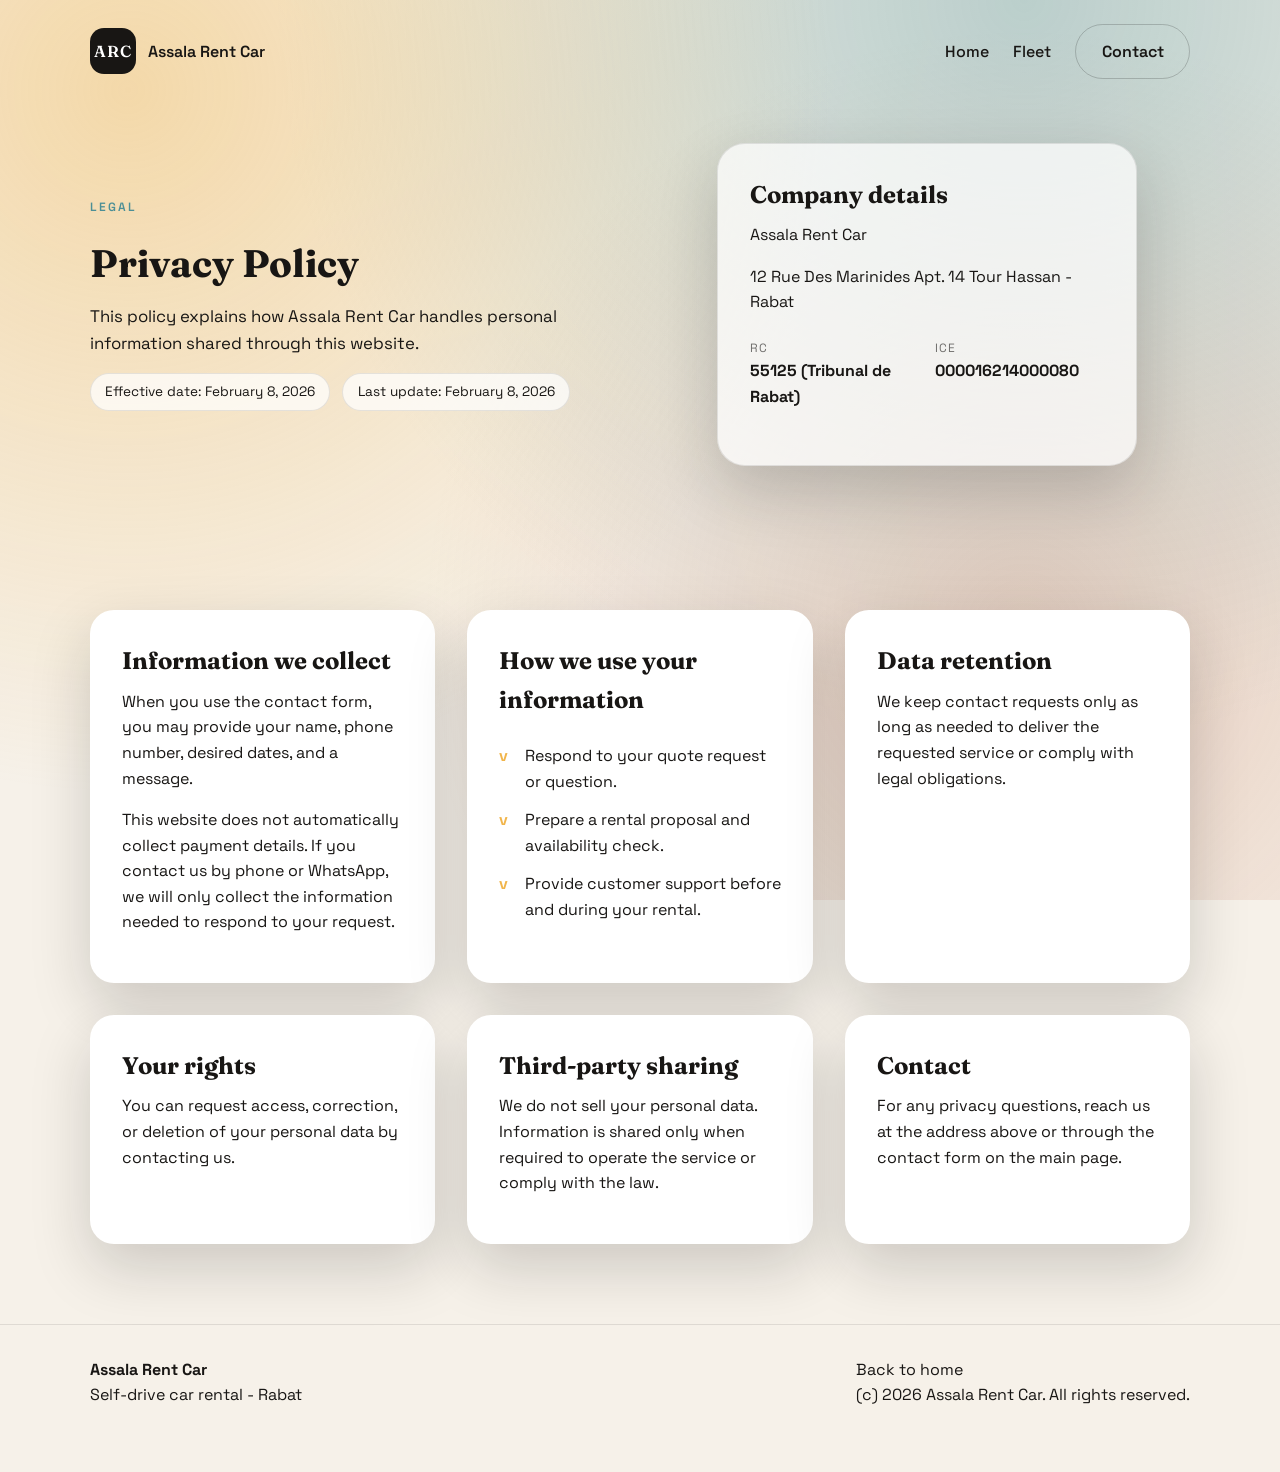
==== privacy.html @ e73eb21a "Add files via upload" ====
﻿<!doctype html>
<html lang="en">
<head>
  <meta charset="utf-8" />
  <meta name="viewport" content="width=device-width, initial-scale=1" />
  <title>Privacy Policy | Assala Rent Car</title>
  <meta name="description" content="Privacy policy for Assala Rent Car." />
  <link rel="preconnect" href="https://fonts.googleapis.com">
  <link rel="preconnect" href="https://fonts.gstatic.com" crossorigin>
  <link href="https://fonts.googleapis.com/css2?family=Fraunces:wght@300;500;700&family=Space+Grotesk:wght@400;500;600;700&display=swap" rel="stylesheet">
  <link rel="stylesheet" href="styles.css" />
</head>
<body>
  <div class="bg-aurora" aria-hidden="true"></div>

  <header class="site-header">
    <nav class="nav">
      <div class="logo">
        <span class="logo-mark">ARC</span>
        <span class="logo-text">Assala Rent Car</span>
      </div>
      <div class="nav-links">
        <a href="index.html">Home</a>
        <a href="index.html#fleet">Fleet</a>
        <a href="index.html#contact" class="btn btn-outline">Contact</a>
      </div>
    </nav>
  </header>

  <main>
    <section class="hero">
      <div class="hero-content">
        <p class="eyebrow">Legal</p>
        <h1>Privacy Policy</h1>
        <p class="lead">This policy explains how Assala Rent Car handles personal information shared through this website.</p>
        <div class="hero-badges">
          <span class="badge">Effective date: February 8, 2026</span>
          <span class="badge">Last update: February 8, 2026</span>
        </div>
      </div>
      <div class="hero-card">
        <div class="hero-card-inner">
          <h2>Company details</h2>
          <p>Assala Rent Car</p>
          <p>12 Rue Des Marinides Apt. 14 Tour Hassan - Rabat</p>
          <div class="hero-meta">
            <div>
              <span>RC</span>
              <strong>55125 (Tribunal de Rabat)</strong>
            </div>
            <div>
              <span>ICE</span>
              <strong>000016214000080</strong>
            </div>
          </div>
        </div>
      </div>
    </section>

    <section class="about">
      <div class="about-card">
        <h2>Information we collect</h2>
        <p>When you use the contact form, you may provide your name, phone number, desired dates, and a message.</p>
        <p>This website does not automatically collect payment details. If you contact us by phone or WhatsApp, we will only collect the information needed to respond to your request.</p>
      </div>
      <div class="about-card">
        <h2>How we use your information</h2>
        <ul class="checklist">
          <li>Respond to your quote request or question.</li>
          <li>Prepare a rental proposal and availability check.</li>
          <li>Provide customer support before and during your rental.</li>
        </ul>
      </div>
      <div class="about-card">
        <h2>Data retention</h2>
        <p>We keep contact requests only as long as needed to deliver the requested service or comply with legal obligations.</p>
      </div>
      <div class="about-card">
        <h2>Your rights</h2>
        <p>You can request access, correction, or deletion of your personal data by contacting us.</p>
      </div>
      <div class="about-card">
        <h2>Third-party sharing</h2>
        <p>We do not sell your personal data. Information is shared only when required to operate the service or comply with the law.</p>
      </div>
      <div class="about-card">
        <h2>Contact</h2>
        <p>For any privacy questions, reach us at the address above or through the contact form on the main page.</p>
      </div>
    </section>
  </main>

  <footer class="site-footer">
    <div>
      <strong>Assala Rent Car</strong>
      <p>Self-drive car rental - Rabat</p>
    </div>
    <div>
      <a href="index.html">Back to home</a>
      <p>(c) 2026 Assala Rent Car. All rights reserved.</p>
    </div>
  </footer>
</body>
</html>
---- styles.css ----
﻿:root {
  --sand: #f6f1e9;
  --night: #181614;
  --coal: #2c2926;
  --clay: #c67b5c;
  --sun: #f1b54b;
  --sea: #4c8f96;
  --white: #ffffff;
  --glass: rgba(255, 255, 255, 0.72);
  --shadow: 0 24px 60px rgba(24, 22, 20, 0.18);
}

* {
  box-sizing: border-box;
}

body {
  margin: 0;
  font-family: "Space Grotesk", sans-serif;
  color: var(--night);
  background: var(--sand);
  line-height: 1.6;
}

h1, h2, h3 {
  font-family: "Fraunces", serif;
  margin: 0 0 0.5rem;
}

p {
  margin: 0 0 1rem;
}

a {
  text-decoration: none;
  color: inherit;
}

.bg-aurora {
  position: fixed;
  inset: 0;
  background: radial-gradient(circle at 10% 10%, rgba(241, 181, 75, 0.4), transparent 50%),
    radial-gradient(circle at 80% 0%, rgba(76, 143, 150, 0.35), transparent 55%),
    radial-gradient(circle at 80% 70%, rgba(198, 123, 92, 0.3), transparent 50%);
  z-index: -1;
}

.site-header {
  padding: 1.5rem 7vw 0;
}

.nav {
  display: flex;
  align-items: center;
  justify-content: space-between;
  gap: 2rem;
}

.logo {
  display: flex;
  align-items: center;
  gap: 0.75rem;
  font-weight: 600;
}

.logo-mark {
  display: grid;
  place-items: center;
  width: 46px;
  height: 46px;
  border-radius: 14px;
  background: var(--night);
  color: var(--white);
  font-family: "Fraunces", serif;
  letter-spacing: 1px;
}

.nav-links {
  display: flex;
  align-items: center;
  gap: 1.5rem;
  font-weight: 500;
}

.btn {
  display: inline-flex;
  align-items: center;
  justify-content: center;
  padding: 0.85rem 1.6rem;
  border-radius: 999px;
  background: var(--night);
  color: var(--white);
  font-weight: 600;
  border: 1px solid transparent;
  transition: transform 0.2s ease, box-shadow 0.2s ease;
}

.btn:hover {
  transform: translateY(-2px);
  box-shadow: 0 12px 30px rgba(24, 22, 20, 0.2);
}

.btn-outline {
  background: transparent;
  color: var(--night);
  border-color: rgba(24, 22, 20, 0.2);
}

.btn-ghost {
  background: rgba(24, 22, 20, 0.08);
  color: var(--night);
}

.btn-dark {
  background: var(--coal);
}

main {
  padding: 1rem 7vw 5rem;
}

.hero {
  display: grid;
  grid-template-columns: repeat(auto-fit, minmax(280px, 1fr));
  gap: 3rem;
  padding: 3rem 0 4rem;
  align-items: center;
}

.hero-content {
  max-width: 560px;
  animation: fadeUp 0.8s ease both;
}

.eyebrow {
  text-transform: uppercase;
  letter-spacing: 2px;
  font-size: 0.75rem;
  font-weight: 600;
  color: var(--sea);
}

.hero h1 {
  font-size: clamp(2.4rem, 3vw, 3.4rem);
}

.lead {
  font-size: 1.05rem;
}

.hero-actions {
  display: flex;
  flex-wrap: wrap;
  gap: 1rem;
  margin: 1.5rem 0 1rem;
}

.hero-badges {
  display: flex;
  flex-wrap: wrap;
  gap: 0.75rem;
}

.badge {
  background: var(--glass);
  border: 1px solid rgba(24, 22, 20, 0.1);
  padding: 0.45rem 0.9rem;
  border-radius: 999px;
  font-size: 0.85rem;
}

.hero-card {
  display: grid;
  place-items: center;
  animation: fadeUp 0.9s ease both;
  animation-delay: 0.1s;
}

.hero-card-inner {
  width: min(100%, 420px);
  background: var(--glass);
  border-radius: 28px;
  padding: 2rem;
  box-shadow: var(--shadow);
  border: 1px solid rgba(24, 22, 20, 0.1);
  backdrop-filter: blur(10px);
}

.hero-meta {
  display: grid;
  grid-template-columns: repeat(auto-fit, minmax(140px, 1fr));
  gap: 1rem;
  margin: 1.5rem 0;
}

.hero-meta span {
  display: block;
  font-size: 0.75rem;
  text-transform: uppercase;
  letter-spacing: 1px;
  color: rgba(24, 22, 20, 0.6);
}

.hero-card-footer {
  padding-top: 1rem;
  border-top: 1px dashed rgba(24, 22, 20, 0.2);
}

.section-title {
  display: flex;
  justify-content: space-between;
  align-items: flex-end;
  flex-wrap: wrap;
  gap: 1rem;
  margin-bottom: 1.5rem;
}

.section-title h2 {
  font-size: clamp(1.8rem, 2.4vw, 2.4rem);
}

.fleet {
  margin-top: 2rem;
}

.filters {
  display: flex;
  flex-wrap: wrap;
  gap: 0.75rem;
  margin-bottom: 2rem;
}

.chip {
  border: 1px solid rgba(24, 22, 20, 0.2);
  background: transparent;
  padding: 0.55rem 1.2rem;
  border-radius: 999px;
  font-weight: 600;
  cursor: pointer;
  transition: all 0.2s ease;
}

.chip.is-active,
.chip:hover {
  background: var(--night);
  color: var(--white);
  border-color: var(--night);
}

.fleet-grid {
  display: grid;
  grid-template-columns: repeat(auto-fit, minmax(260px, 1fr));
  gap: 1.5rem;
}

.car-card {
  background: var(--white);
  border-radius: 22px;
  padding: 1.4rem;
  border: 1px solid rgba(24, 22, 20, 0.08);
  box-shadow: 0 12px 35px rgba(24, 22, 20, 0.08);
  display: flex;
  flex-direction: column;
  gap: 0.75rem;
  animation: fadeUp 0.6s ease both;
  animation-delay: var(--delay, 0s);
}

.car-card h3 {
  margin-bottom: 0.2rem;
}

.car-meta {
  display: grid;
  grid-template-columns: repeat(2, minmax(0, 1fr));
  gap: 0.4rem 1rem;
  font-size: 0.9rem;
  color: rgba(24, 22, 20, 0.75);
}

.car-price {
  display: flex;
  justify-content: space-between;
  align-items: center;
  font-weight: 600;
  font-size: 1.05rem;
}

.price-tag {
  background: rgba(241, 181, 75, 0.28);
  padding: 0.35rem 0.8rem;
  border-radius: 999px;
}

.car-pill {
  font-size: 0.75rem;
  text-transform: uppercase;
  letter-spacing: 1px;
  color: var(--sea);
  font-weight: 600;
}

.services {
  margin-top: 5rem;
}

.service-grid {
  display: grid;
  grid-template-columns: repeat(auto-fit, minmax(220px, 1fr));
  gap: 1.5rem;
}

.service-grid article {
  background: var(--glass);
  padding: 1.5rem;
  border-radius: 20px;
  border: 1px solid rgba(24, 22, 20, 0.1);
  box-shadow: var(--shadow);
}

.about {
  margin-top: 5rem;
  display: grid;
  grid-template-columns: repeat(auto-fit, minmax(260px, 1fr));
  gap: 2rem;
}

.about-card {
  background: var(--white);
  border-radius: 24px;
  padding: 2rem;
  box-shadow: var(--shadow);
}

.about-meta {
  display: grid;
  grid-template-columns: repeat(auto-fit, minmax(150px, 1fr));
  gap: 1rem;
  margin-top: 1.5rem;
}

.about-panel {
  background: var(--night);
  color: var(--white);
  border-radius: 24px;
  padding: 2rem;
}

.checklist {
  list-style: none;
  padding: 0;
  margin: 1.5rem 0 0;
  display: grid;
  gap: 0.8rem;
}

.checklist li {
  position: relative;
  padding-left: 1.6rem;
}

.checklist li::before {
  content: "v";
  position: absolute;
  left: 0;
  color: var(--sun);
  font-weight: 700;
}

.cta {
  margin: 5rem 0;
  padding: 2.5rem;
  border-radius: 30px;
  background: linear-gradient(120deg, rgba(198, 123, 92, 0.9), rgba(241, 181, 75, 0.9));
  color: var(--white);
  display: flex;
  flex-wrap: wrap;
  justify-content: space-between;
  align-items: center;
  gap: 1.5rem;
}

.contact-grid {
  display: grid;
  grid-template-columns: repeat(auto-fit, minmax(260px, 1fr));
  gap: 2rem;
}

.contact-form {
  display: grid;
  gap: 1rem;
  background: var(--white);
  padding: 1.8rem;
  border-radius: 24px;
  box-shadow: var(--shadow);
}

.contact-form label {
  display: grid;
  gap: 0.5rem;
  font-weight: 600;
}

input, textarea {
  border-radius: 14px;
  border: 1px solid rgba(24, 22, 20, 0.2);
  padding: 0.8rem 1rem;
  font-family: inherit;
  font-size: 0.95rem;
}

.contact-card {
  background: var(--glass);
  padding: 2rem;
  border-radius: 24px;
  border: 1px solid rgba(24, 22, 20, 0.1);
  box-shadow: var(--shadow);
}

.contact-meta {
  display: grid;
  gap: 0.6rem;
  margin: 1.5rem 0;
}

.muted {
  color: rgba(24, 22, 20, 0.6);
}

.site-footer {
  padding: 2rem 7vw 3rem;
  display: flex;
  justify-content: space-between;
  flex-wrap: wrap;
  gap: 1rem;
  border-top: 1px solid rgba(24, 22, 20, 0.1);
}

@keyframes fadeUp {
  from {
    opacity: 0;
    transform: translateY(20px);
  }
  to {
    opacity: 1;
    transform: translateY(0);
  }
}

@media (max-width: 900px) {
  .nav {
    flex-direction: column;
    align-items: flex-start;
  }

  .nav-links {
    flex-wrap: wrap;
  }
}

@media (max-width: 700px) {
  main {
    padding: 1rem 5vw 4rem;
  }

  .hero {
    padding-top: 2rem;
  }

  .cta {
    text-align: center;
  }

  .cta a {
    width: 100%;
  }
}
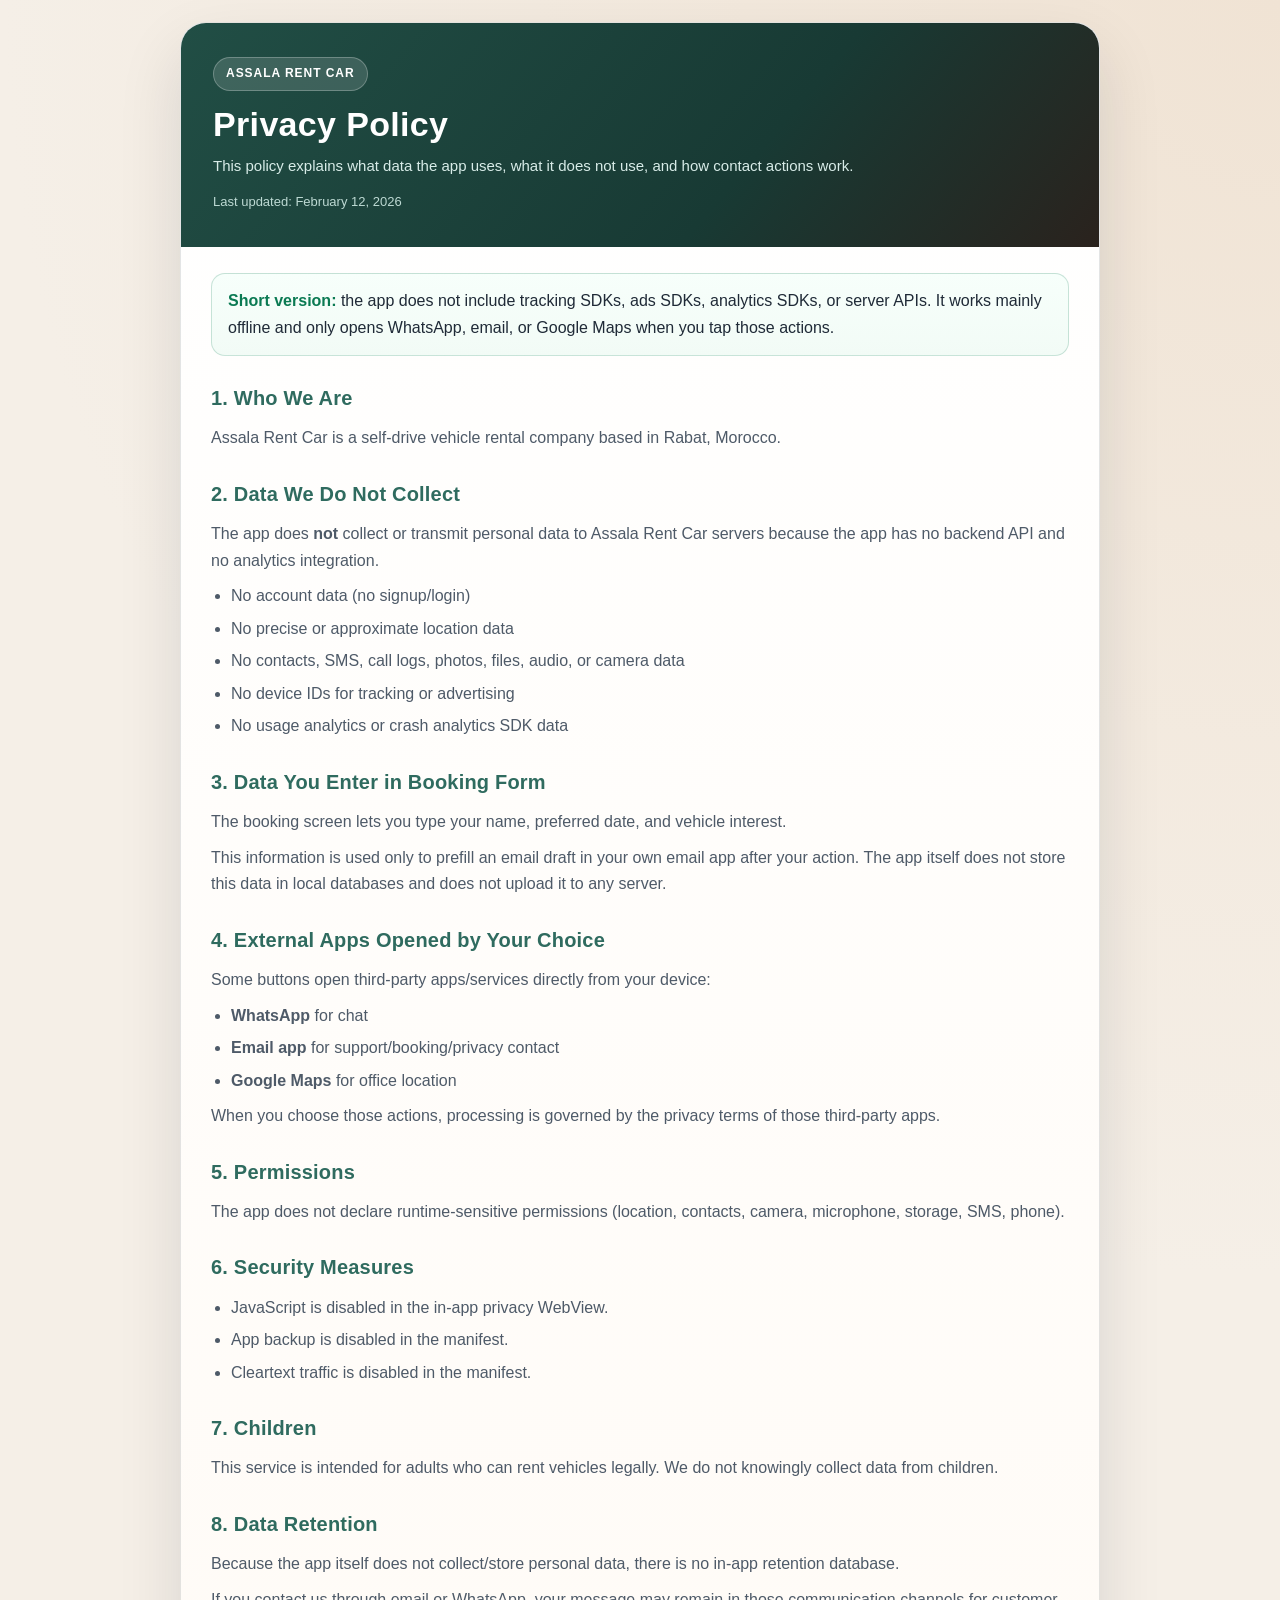
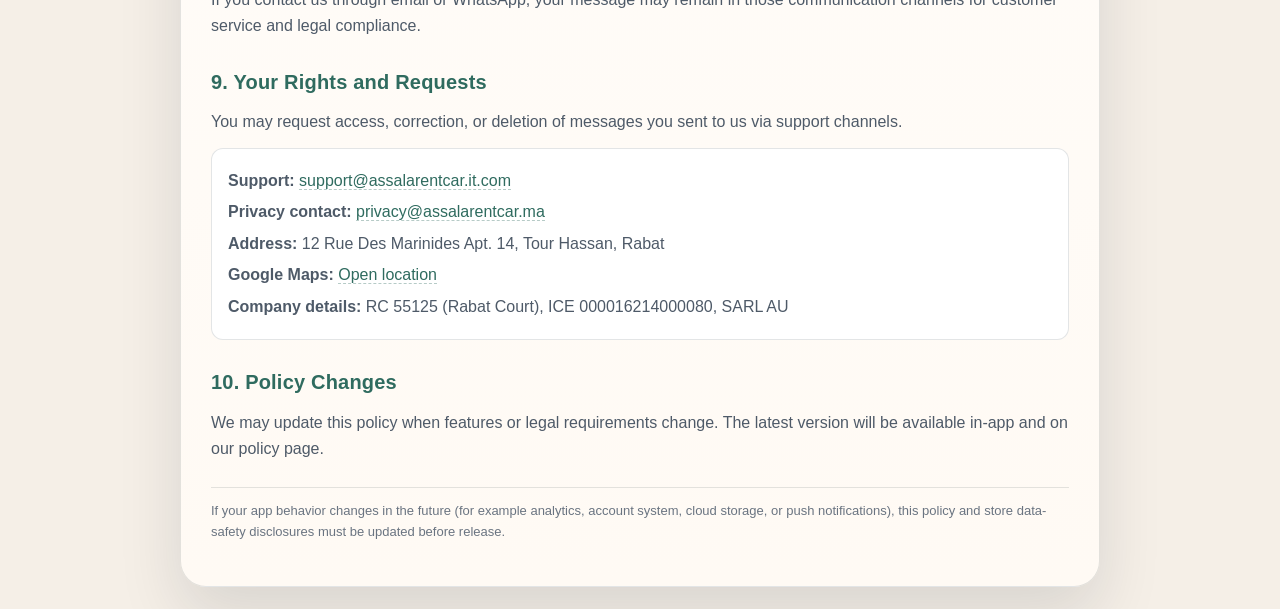
==== commit 3ba11e36: "Update privacy.html" ====
--- a/privacy.html
+++ b/privacy.html
@@ -1,104 +1,208 @@
-﻿<!doctype html>
-<html lang="en">
-<head>
-  <meta charset="utf-8" />
-  <meta name="viewport" content="width=device-width, initial-scale=1" />
-  <title>Privacy Policy | Assala Rent Car</title>
-  <meta name="description" content="Privacy policy for Assala Rent Car." />
-  <link rel="preconnect" href="https://fonts.googleapis.com">
-  <link rel="preconnect" href="https://fonts.gstatic.com" crossorigin>
-  <link href="https://fonts.googleapis.com/css2?family=Fraunces:wght@300;500;700&family=Space+Grotesk:wght@400;500;600;700&display=swap" rel="stylesheet">
-  <link rel="stylesheet" href="styles.css" />
-</head>
-<body>
-  <div class="bg-aurora" aria-hidden="true"></div>
-
-  <header class="site-header">
-    <nav class="nav">
-      <div class="logo">
-        <span class="logo-mark">ARC</span>
-        <span class="logo-text">Assala Rent Car</span>
-      </div>
-      <div class="nav-links">
-        <a href="index.html">Home</a>
-        <a href="index.html#fleet">Fleet</a>
-        <a href="index.html#contact" class="btn btn-outline">Contact</a>
-      </div>
-    </nav>
-  </header>
-
-  <main>
-    <section class="hero">
-      <div class="hero-content">
-        <p class="eyebrow">Legal</p>
-        <h1>Privacy Policy</h1>
-        <p class="lead">This policy explains how Assala Rent Car handles personal information shared through this website.</p>
-        <div class="hero-badges">
-          <span class="badge">Effective date: February 8, 2026</span>
-          <span class="badge">Last update: February 8, 2026</span>
-        </div>
-      </div>
-      <div class="hero-card">
-        <div class="hero-card-inner">
-          <h2>Company details</h2>
-          <p>Assala Rent Car</p>
-          <p>12 Rue Des Marinides Apt. 14 Tour Hassan - Rabat</p>
-          <div class="hero-meta">
-            <div>
-              <span>RC</span>
-              <strong>55125 (Tribunal de Rabat)</strong>
-            </div>
-            <div>
-              <span>ICE</span>
-              <strong>000016214000080</strong>
-            </div>
-          </div>
-        </div>
-      </div>
-    </section>
-
-    <section class="about">
-      <div class="about-card">
-        <h2>Information we collect</h2>
-        <p>When you use the contact form, you may provide your name, phone number, desired dates, and a message.</p>
-        <p>This website does not automatically collect payment details. If you contact us by phone or WhatsApp, we will only collect the information needed to respond to your request.</p>
-      </div>
-      <div class="about-card">
-        <h2>How we use your information</h2>
-        <ul class="checklist">
-          <li>Respond to your quote request or question.</li>
-          <li>Prepare a rental proposal and availability check.</li>
-          <li>Provide customer support before and during your rental.</li>
-        </ul>
-      </div>
-      <div class="about-card">
-        <h2>Data retention</h2>
-        <p>We keep contact requests only as long as needed to deliver the requested service or comply with legal obligations.</p>
-      </div>
-      <div class="about-card">
-        <h2>Your rights</h2>
-        <p>You can request access, correction, or deletion of your personal data by contacting us.</p>
-      </div>
-      <div class="about-card">
-        <h2>Third-party sharing</h2>
-        <p>We do not sell your personal data. Information is shared only when required to operate the service or comply with the law.</p>
-      </div>
-      <div class="about-card">
-        <h2>Contact</h2>
-        <p>For any privacy questions, reach us at the address above or through the contact form on the main page.</p>
-      </div>
-    </section>
-  </main>
-
-  <footer class="site-footer">
-    <div>
-      <strong>Assala Rent Car</strong>
-      <p>Self-drive car rental - Rabat</p>
-    </div>
-    <div>
-      <a href="index.html">Back to home</a>
-      <p>(c) 2026 Assala Rent Car. All rights reserved.</p>
-    </div>
-  </footer>
-</body>
+<!DOCTYPE html>
+<html lang="en">
+<head>
+    <meta charset="UTF-8">
+    <meta name="viewport" content="width=device-width, initial-scale=1">
+    <title>Privacy Policy - Assala Rent Car</title>
+    <meta name="robots" content="noindex,nofollow">
+    <style>
+        :root {
+            --bg-1: #f5efe7;
+            --bg-2: #f0e3d4;
+            --panel: #fffaf4;
+            --ink: #1f2a37;
+            --muted: #4e5a68;
+            --line: rgba(31, 42, 55, 0.12);
+            --brand: #2f6b5f;
+            --brand-2: #c86b3c;
+            --good: #0b7a53;
+        }
+        * { box-sizing: border-box; }
+        body {
+            margin: 0;
+            padding: 22px;
+            font-family: "Segoe UI", "Helvetica Neue", Arial, sans-serif;
+            background: radial-gradient(circle at top right, var(--bg-2), var(--bg-1) 50%);
+            color: var(--ink);
+            line-height: 1.66;
+        }
+        .sheet {
+            max-width: 920px;
+            margin: 0 auto;
+            background: linear-gradient(180deg, #ffffff, var(--panel));
+            border: 1px solid var(--line);
+            border-radius: 26px;
+            box-shadow: 0 28px 64px rgba(20, 28, 38, 0.12);
+            overflow: hidden;
+        }
+        .hero {
+            padding: 34px 32px 26px;
+            background: linear-gradient(130deg, #214e45, #183a34 62%, #2a221d);
+            color: #ffffff;
+        }
+        .kicker {
+            display: inline-block;
+            margin-bottom: 14px;
+            padding: 6px 12px;
+            border-radius: 999px;
+            border: 1px solid rgba(255, 255, 255, 0.25);
+            background: rgba(255, 255, 255, 0.14);
+            font-size: 12px;
+            letter-spacing: 0.08em;
+            text-transform: uppercase;
+            font-weight: 600;
+        }
+        h1 {
+            margin: 0;
+            font-size: 34px;
+            line-height: 1.14;
+            letter-spacing: 0.01em;
+        }
+        .subtitle {
+            margin-top: 10px;
+            color: #d8ece8;
+            font-size: 15px;
+        }
+        .updated {
+            margin-top: 12px;
+            color: #bdd9d3;
+            font-size: 13px;
+        }
+        .content {
+            padding: 26px 30px 34px;
+        }
+        .notice {
+            background: linear-gradient(180deg, #f7fffb, #f2fbf6);
+            border: 1px solid rgba(11, 122, 83, 0.2);
+            border-radius: 14px;
+            padding: 14px 16px;
+            margin-bottom: 20px;
+        }
+        .notice strong {
+            color: var(--good);
+        }
+        h2 {
+            margin: 26px 0 10px;
+            font-size: 20px;
+            color: var(--brand);
+            letter-spacing: 0.01em;
+        }
+        p {
+            margin: 9px 0;
+            color: var(--muted);
+        }
+        ul {
+            margin: 9px 0;
+            padding-left: 20px;
+        }
+        li {
+            margin: 6px 0;
+            color: var(--muted);
+        }
+        a {
+            color: var(--brand);
+            text-decoration: none;
+            border-bottom: 1px dashed rgba(47, 107, 95, 0.35);
+        }
+        .box {
+            margin-top: 12px;
+            padding: 14px 16px;
+            border-radius: 12px;
+            border: 1px solid var(--line);
+            background: #ffffff;
+        }
+        .box p {
+            margin: 5px 0;
+        }
+        .footer {
+            margin-top: 24px;
+            padding-top: 12px;
+            border-top: 1px solid var(--line);
+            font-size: 13px;
+            color: #6a7481;
+        }
+        @media (max-width: 700px) {
+            body { padding: 12px; }
+            .hero { padding: 24px 20px 20px; }
+            .content { padding: 20px; }
+            h1 { font-size: 28px; }
+        }
+    </style>
+</head>
+<body>
+<main class="sheet">
+    <section class="hero">
+        <div class="kicker">Assala Rent Car</div>
+        <h1>Privacy Policy</h1>
+        <p class="subtitle">This policy explains what data the app uses, what it does not use, and how contact actions work.</p>
+        <p class="updated">Last updated: February 12, 2026</p>
+    </section>
+
+    <section class="content">
+        <div class="notice">
+            <strong>Short version:</strong> the app does not include tracking SDKs, ads SDKs, analytics SDKs, or server APIs.
+            It works mainly offline and only opens WhatsApp, email, or Google Maps when you tap those actions.
+        </div>
+
+        <h2>1. Who We Are</h2>
+        <p>Assala Rent Car is a self-drive vehicle rental company based in Rabat, Morocco.</p>
+
+        <h2>2. Data We Do Not Collect</h2>
+        <p>The app does <strong>not</strong> collect or transmit personal data to Assala Rent Car servers because the app has no backend API and no analytics integration.</p>
+        <ul>
+            <li>No account data (no signup/login)</li>
+            <li>No precise or approximate location data</li>
+            <li>No contacts, SMS, call logs, photos, files, audio, or camera data</li>
+            <li>No device IDs for tracking or advertising</li>
+            <li>No usage analytics or crash analytics SDK data</li>
+        </ul>
+
+        <h2>3. Data You Enter in Booking Form</h2>
+        <p>The booking screen lets you type your name, preferred date, and vehicle interest.</p>
+        <p>This information is used only to prefill an email draft in your own email app after your action. The app itself does not store this data in local databases and does not upload it to any server.</p>
+
+        <h2>4. External Apps Opened by Your Choice</h2>
+        <p>Some buttons open third-party apps/services directly from your device:</p>
+        <ul>
+            <li><strong>WhatsApp</strong> for chat</li>
+            <li><strong>Email app</strong> for support/booking/privacy contact</li>
+            <li><strong>Google Maps</strong> for office location</li>
+        </ul>
+        <p>When you choose those actions, processing is governed by the privacy terms of those third-party apps.</p>
+
+        <h2>5. Permissions</h2>
+        <p>The app does not declare runtime-sensitive permissions (location, contacts, camera, microphone, storage, SMS, phone).</p>
+
+        <h2>6. Security Measures</h2>
+        <ul>
+            <li>JavaScript is disabled in the in-app privacy WebView.</li>
+            <li>App backup is disabled in the manifest.</li>
+            <li>Cleartext traffic is disabled in the manifest.</li>
+        </ul>
+
+        <h2>7. Children</h2>
+        <p>This service is intended for adults who can rent vehicles legally. We do not knowingly collect data from children.</p>
+
+        <h2>8. Data Retention</h2>
+        <p>Because the app itself does not collect/store personal data, there is no in-app retention database.</p>
+        <p>If you contact us through email or WhatsApp, your message may remain in those communication channels for customer service and legal compliance.</p>
+
+        <h2>9. Your Rights and Requests</h2>
+        <p>You may request access, correction, or deletion of messages you sent to us via support channels.</p>
+
+        <div class="box">
+            <p><strong>Support:</strong> <a href="mailto:support@assalarentcar.it.com">support@assalarentcar.it.com</a></p>
+            <p><strong>Privacy contact:</strong> <a href="mailto:privacy@assalarentcar.ma">privacy@assalarentcar.ma</a></p>
+            <p><strong>Address:</strong> 12 Rue Des Marinides Apt. 14, Tour Hassan, Rabat</p>
+            <p><strong>Google Maps:</strong> <a href="https://www.google.com/maps/search/?api=1&amp;query=12%20Rue%20Des%20Marinides%20Apt.%2014%20Tour%20Hassan%20Rabat">Open location</a></p>
+            <p><strong>Company details:</strong> RC 55125 (Rabat Court), ICE 000016214000080, SARL AU</p>
+        </div>
+
+        <h2>10. Policy Changes</h2>
+        <p>We may update this policy when features or legal requirements change. The latest version will be available in-app and on our policy page.</p>
+
+        <p class="footer">If your app behavior changes in the future (for example analytics, account system, cloud storage, or push notifications), this policy and store data-safety disclosures must be updated before release.</p>
+    </section>
+</main>
+</body>
 </html>
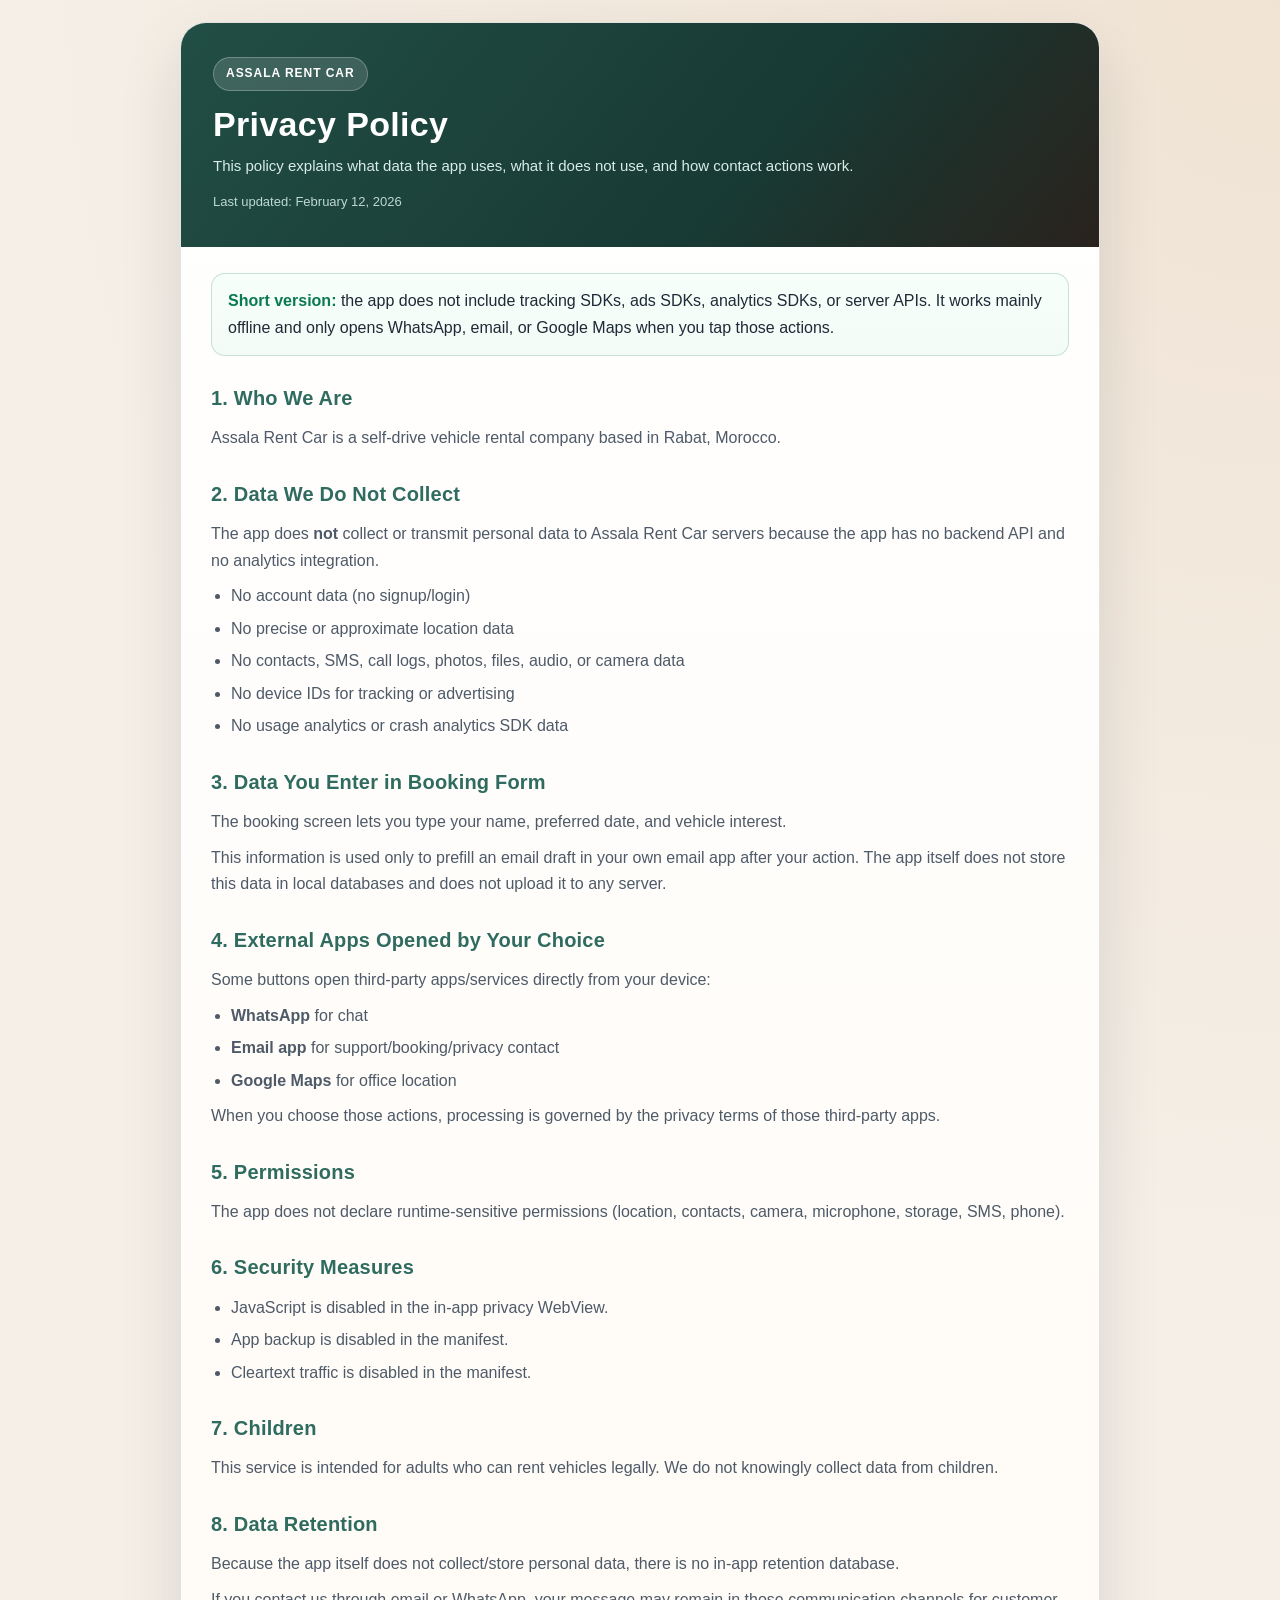
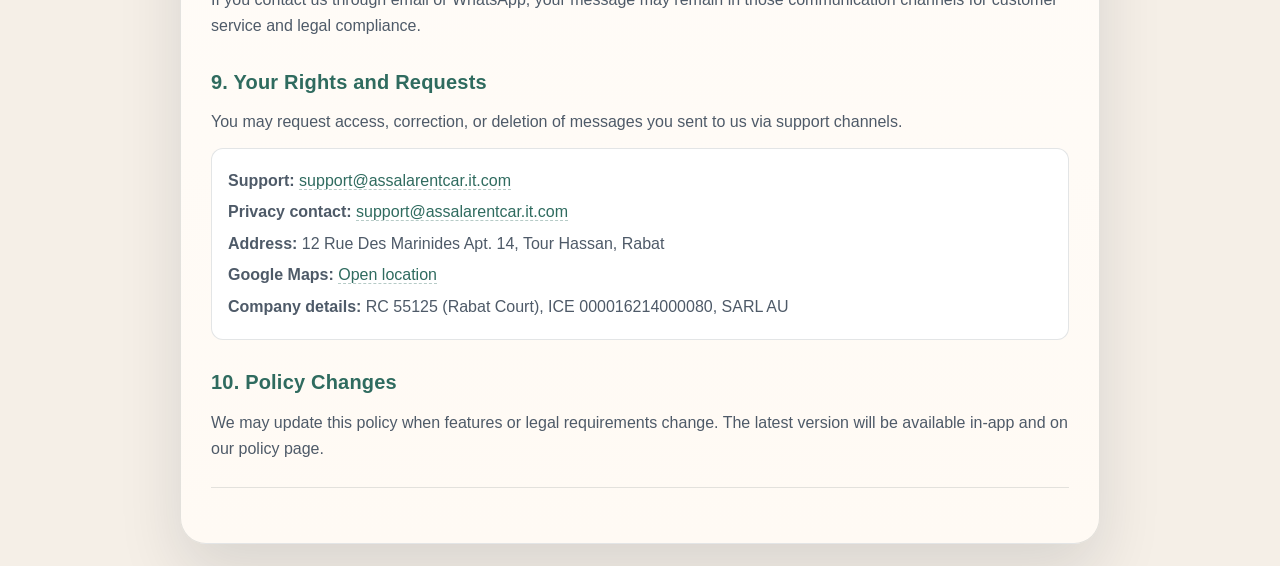
==== commit 30bda853: "Update privacy.html" ====
--- a/privacy.html
+++ b/privacy.html
@@ -192,7 +192,7 @@
 
         <div class="box">
             <p><strong>Support:</strong> <a href="mailto:support@assalarentcar.it.com">support@assalarentcar.it.com</a></p>
-            <p><strong>Privacy contact:</strong> <a href="mailto:privacy@assalarentcar.ma">privacy@assalarentcar.ma</a></p>
+            <p><strong>Privacy contact:</strong> <a href="mailto:support@assalarentcar.it.com">support@assalarentcar.it.com</a></p>
             <p><strong>Address:</strong> 12 Rue Des Marinides Apt. 14, Tour Hassan, Rabat</p>
             <p><strong>Google Maps:</strong> <a href="https://www.google.com/maps/search/?api=1&amp;query=12%20Rue%20Des%20Marinides%20Apt.%2014%20Tour%20Hassan%20Rabat">Open location</a></p>
             <p><strong>Company details:</strong> RC 55125 (Rabat Court), ICE 000016214000080, SARL AU</p>
@@ -201,8 +201,9 @@
         <h2>10. Policy Changes</h2>
         <p>We may update this policy when features or legal requirements change. The latest version will be available in-app and on our policy page.</p>
 
-        <p class="footer">If your app behavior changes in the future (for example analytics, account system, cloud storage, or push notifications), this policy and store data-safety disclosures must be updated before release.</p>
+        <p class="footer"></p>
     </section>
 </main>
 </body>
 </html>
+
